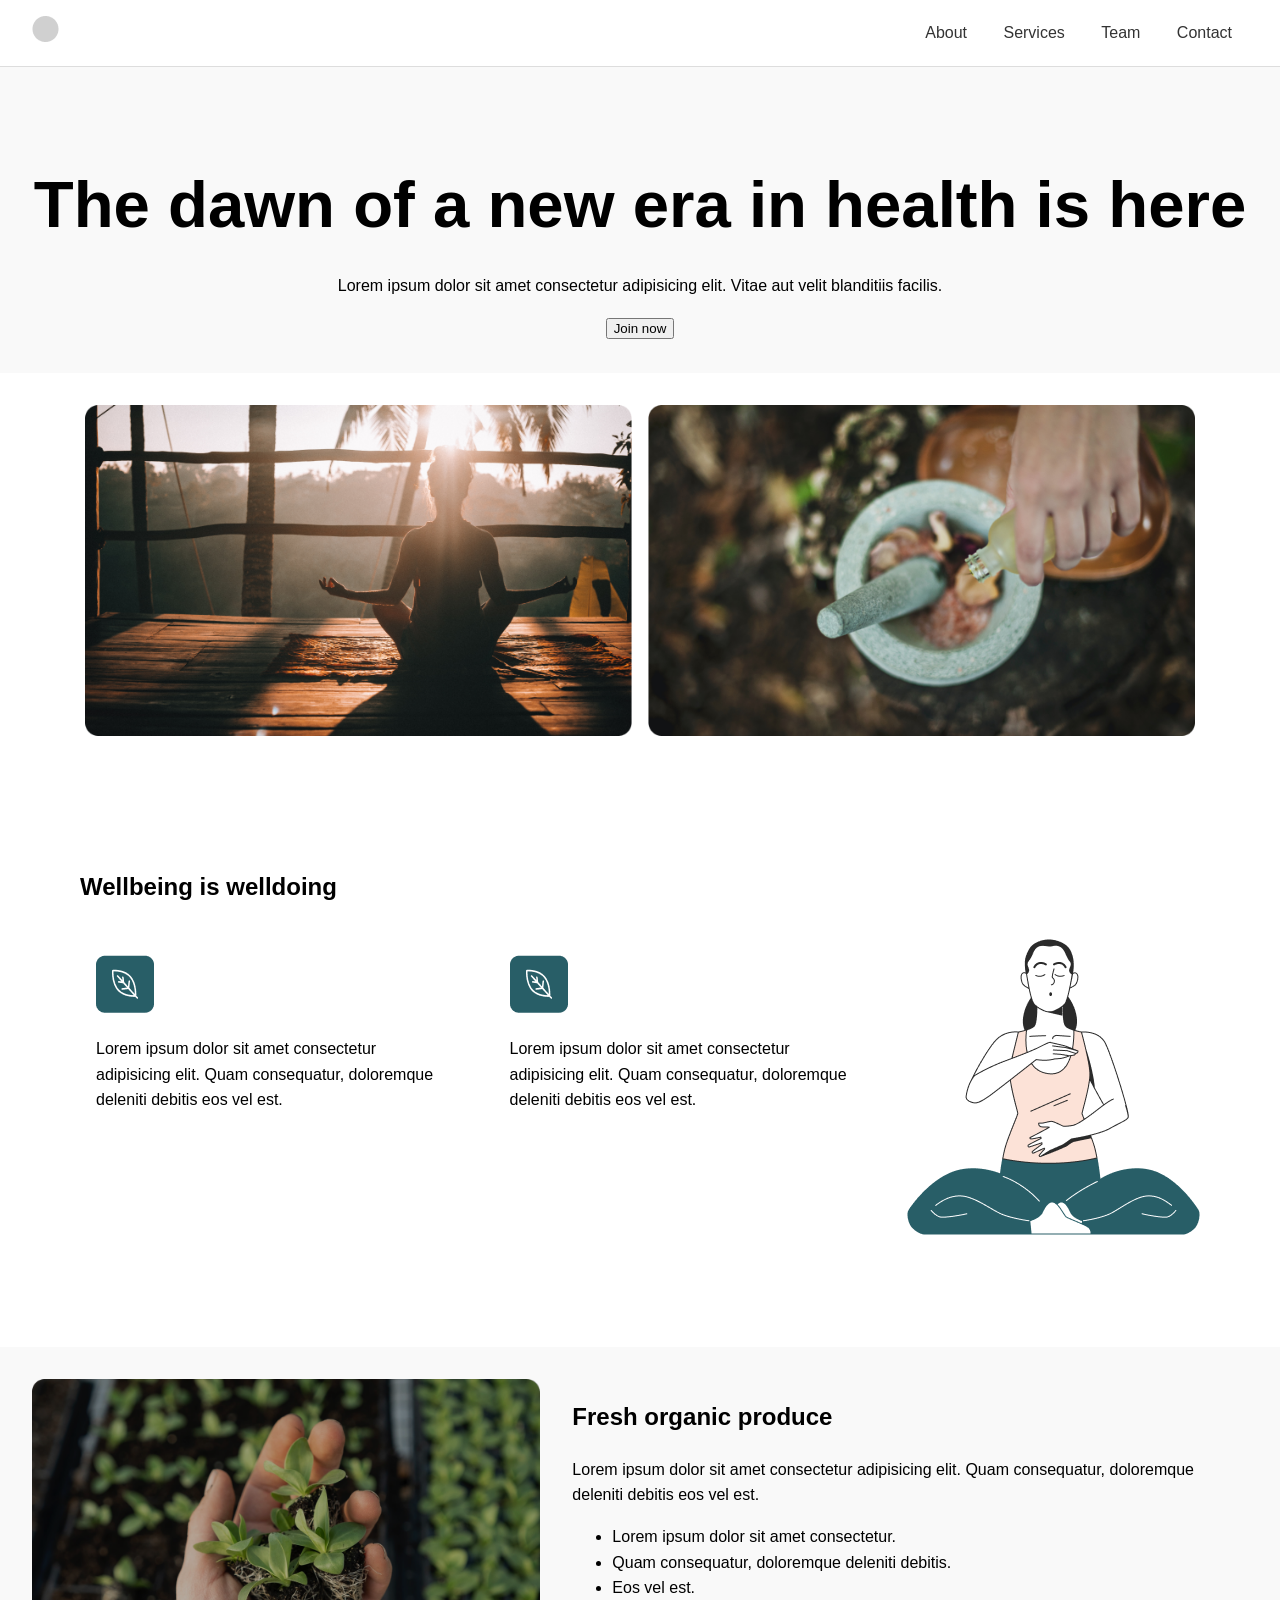
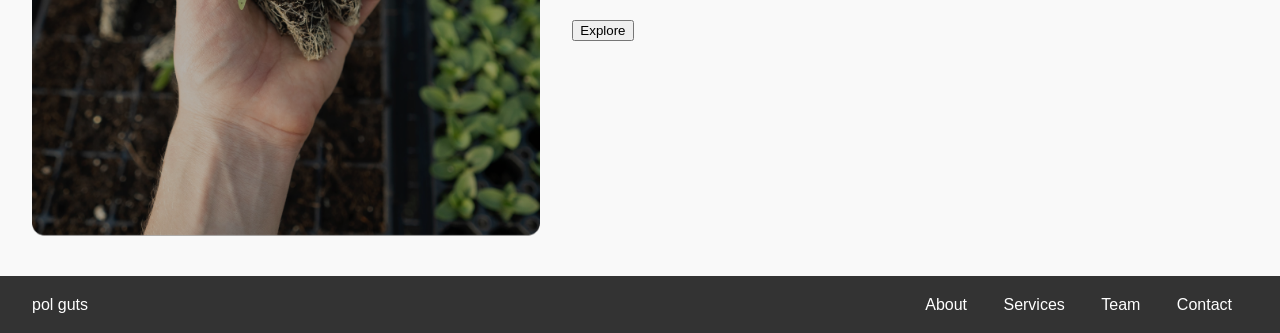
==== examen_canojoel/index.html @ dce3315b "Add files via upload" ====
<!DOCTYPE html>
<html lang="en">
<head>
    <meta charset="UTF-8">
    <meta name="viewport" content="width=device-width, initial-scale=1.0">
    <title>Examen Joel Cano</title>
    <link rel="stylesheet" href="estilo.css">
</head>
<body>
    <header class="header">
        <div class="logo">
            
            <img src="imagenes/elipse.png" alt="Logo">
        
        </div>
        <nav class="nav">
            <a href="#about">About</a>
            <a href="#services">Services</a>
            <a href="#team">Team</a>
            <a href="#contact">Contact</a>
        </nav>
    </header>

    <section class="titulo">
        <h1>The dawn of a new era in health is here</h1>
        <p>Lorem ipsum dolor sit amet consectetur adipisicing elit. Vitae aut velit blanditiis facilis.</p>
        <div class="botones">
            <button class="boton.joinnow">Join now</button>
        </div>
    </section>

    <section class="images-section">
        <img src="imagenes/imagen1.png" alt="Yoga">
        <img src="imagenes/imagen2.png" alt="Plant in hands">
    </section>

    <section class="info">
        <h2>Wellbeing is welldoing</h2>
        <div class="info-boxes">
            <div class="info-box">
                <img src="imagenes/imagen5.png" alt="hoja">
                <p>Lorem ipsum dolor sit amet consectetur adipisicing elit. Quam consequatur, doloremque deleniti debitis eos vel est.</p>
            </div>
            <div class="info-box">
                <img src="imagenes/imagen6.png" alt="hojas">
                <p>Lorem ipsum dolor sit amet consectetur adipisicing elit. Quam consequatur, doloremque deleniti debitis eos vel est.</p>
            </div>
            <img src="imagenes/imagen3.png" alt="meditar">
        </div>
    </section>

    <section class="products">

        <div class="product-image">
            <img src="imagenes/imagen4.png" alt="Manos con planta">
        </div>

        <div class="product-info">
            <h2>Fresh organic produce</h2>
            <p>Lorem ipsum dolor sit amet consectetur adipisicing elit. Quam consequatur, doloremque deleniti debitis eos vel est.</p>
            <ul>
                <li>Lorem ipsum dolor sit amet consectetur.</li>
                <li>Quam consequatur, doloremque deleniti debitis.</li>
                <li>Eos vel est.</li>
            </ul>
            <button class="cta-btn yellow">Explore</button>
        </div>
    </section>

    <footer class="footer">
        <div class="footer-logos">
            <span>pol</span>
            <span>guts</span>
        </div>
        <nav class="footer-nav">
            <a href="#about">About</a>
            <a href="#services">Services</a>
            <a href="#team">Team</a>
            <a href="#contact">Contact</a>
        </nav>
    </footer>
</body>
</html>
---- examen_canojoel/estilo.css ----
/* Global Styles */
body {
    font-family: 'Poppins', sans-serif;
    margin: 0;
    padding: 0;
    box-sizing: border-box;
    line-height: 1.6;
}

.header {
    display: flex;
    justify-content: space-between;
    align-items: center;
    padding: 1rem 2rem;
    background: #fff;
    border-bottom: 1px solid #ddd;
}

.nav a {
    margin: 0 1rem;
    text-decoration: none;
    color: #333;
}

.titulo {
    text-align: center;
    padding: 32px;
    background: #f9f9f9;
}

.titulo h1 {
    font-size: 65.34px;
    margin-bottom: 16px;
}

.botones {
    margin-top: 16px;
}

.boton {
    padding: 0.5rem 1rem;
    margin: 0.5 rem;
    border: none;
    cursor: pointer;
    border-radius: 5px;
    font-size: 1rem;
}

.boton.joinnow {
    background-color: #285E67;
    color: white;
}

.boton.yellow {
    background-color: #ffcc66;
    color: white;
}

.images-section {
    display: flex;
    justify-content: center;
    gap: 1rem;
    padding: 2rem;
}

.images-section img {
    width: 45%;
    border-radius: 10px;
}

.info {
    text-align: left;
    padding: 80px;
}

.info-boxes {
    display: flex;
    justify-content: center;
    gap: 2rem;
    margin: 2rem 0;
}

.info-box {
    width: 45%;
    padding: 1rem;
    border-radius: 10px;
}

.products {
    display: flex;
    padding: 2rem;
    background: #f9f9f9;
}

.product-image img {
    width: 100%;
    border-radius: 10px;
}

.product-info {
    padding: 0 2rem;
}

.footer {
    display: flex;
    justify-content: space-between;
    align-items: center;
    padding: 1rem 2rem;
    background: #333;
    color: #fff;
}

.footer-nav a {
    color: #fff;
    text-decoration: none;
    margin: 0 1rem;
}
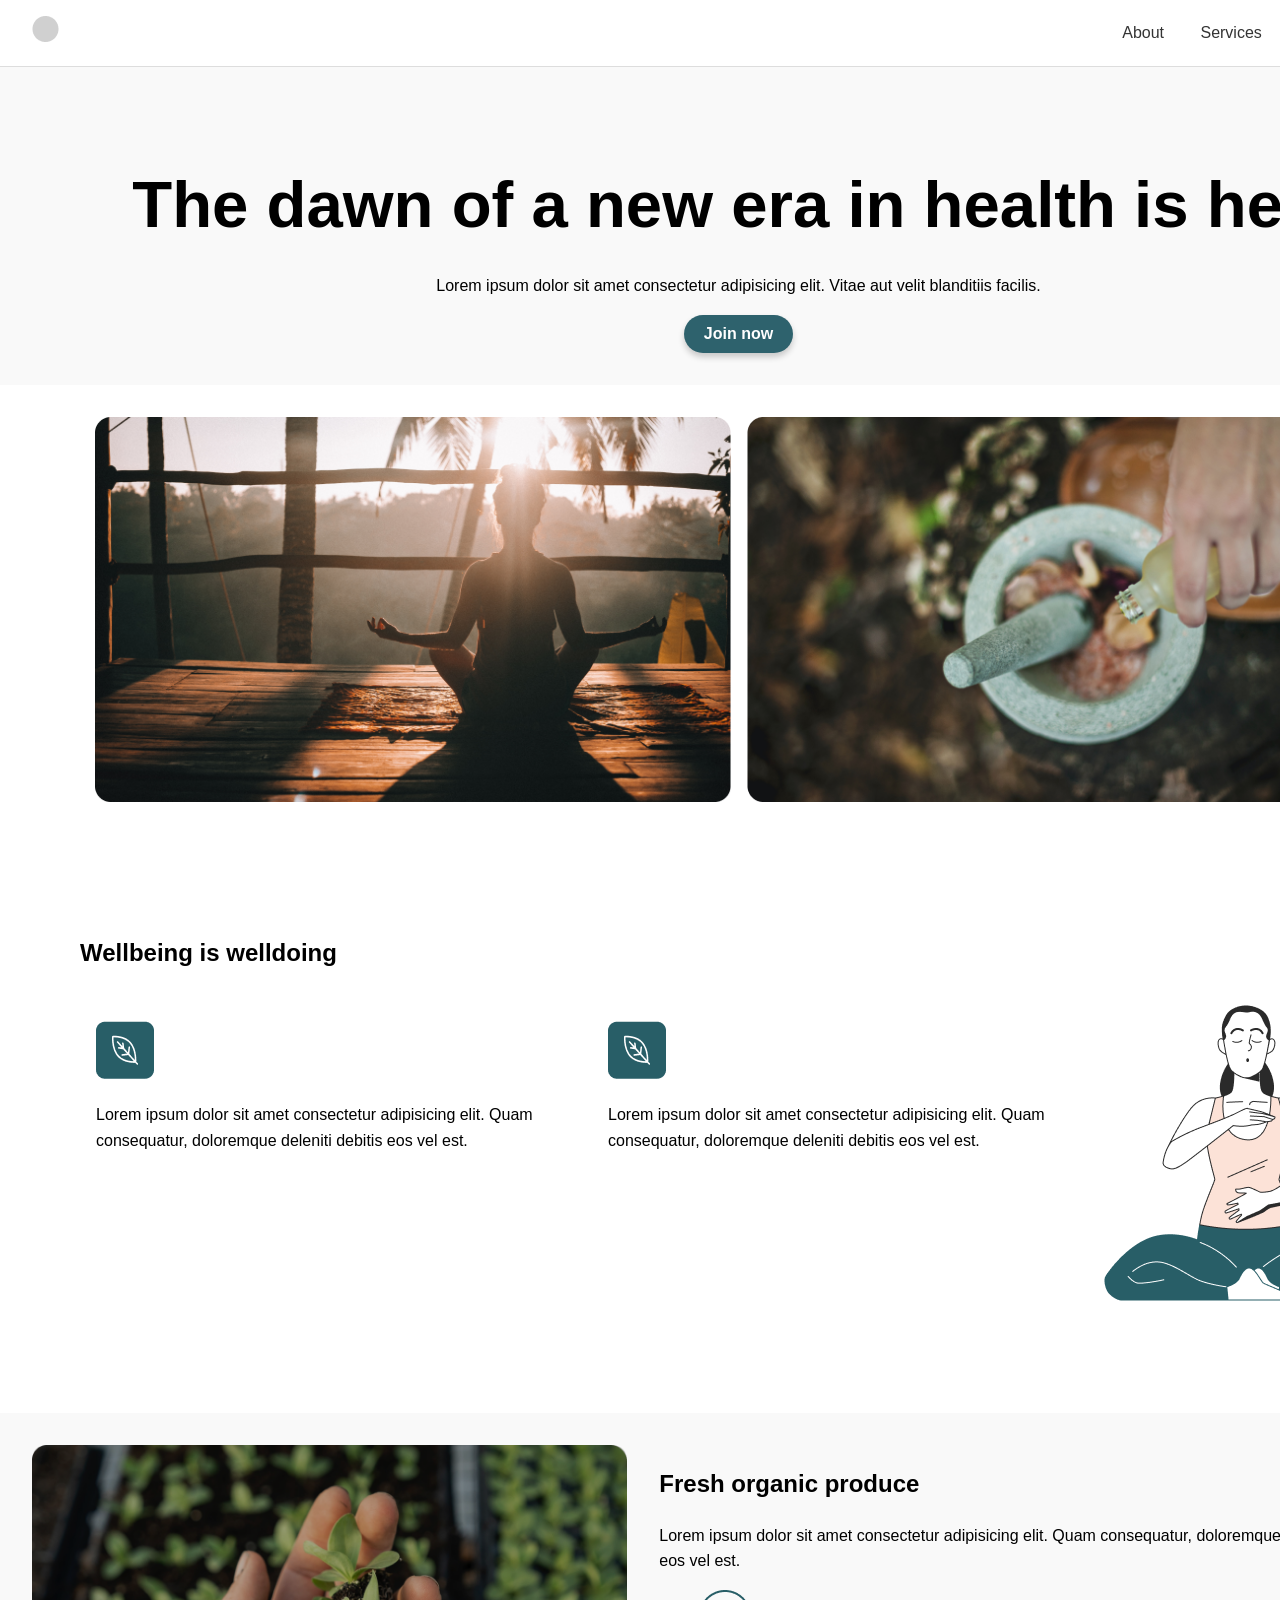
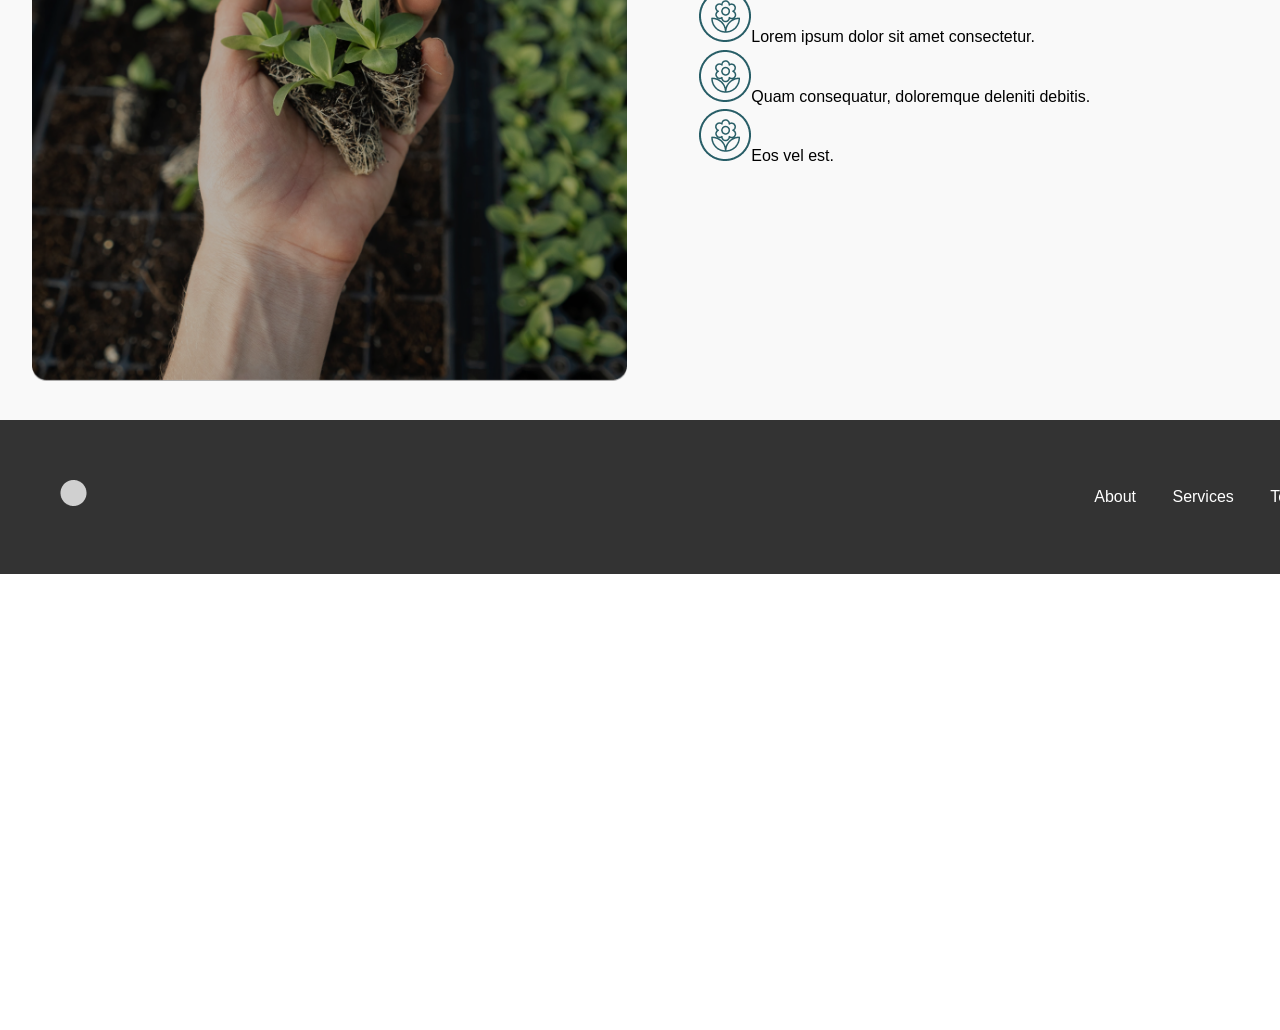
==== commit a443fef5: "Add files via upload" ====
--- a/examen_canojoel/index.html
+++ b/examen_canojoel/index.html
@@ -8,77 +8,77 @@
     <link rel="stylesheet" href="estilo.css">
 </head>
 <body>
-    <header class="header">
-        <div class="logo">
+    <div id="tamaño">
+        <header class="header">
+            <div class="logo">
+                
+                <img src="imagenes/elipse.png" alt="Logo">
             
-            <img src="imagenes/elipse.png" alt="Logo">
-        
-        </div>
-        <nav class="nav">
-            <a href="#about">About</a>
-            <a href="#services">Services</a>
-            <a href="#team">Team</a>
-            <a href="#contact">Contact</a>
-        </nav>
-    </header>
-
-    <section class="titulo">
-        <h1>The dawn of a new era in health is here</h1>
-        <p>Lorem ipsum dolor sit amet consectetur adipisicing elit. Vitae aut velit blanditiis facilis.</p>
-        <div class="botones">
-            <button class="boton.joinnow">Join now</button>
-        </div>
-    </section>
-
-    <section class="images-section">
-        <img src="imagenes/imagen1.png" alt="Yoga">
-        <img src="imagenes/imagen2.png" alt="Plant in hands">
-    </section>
-
-    <section class="info">
-        <h2>Wellbeing is welldoing</h2>
-        <div class="info-boxes">
-            <div class="info-box">
-                <img src="imagenes/imagen5.png" alt="hoja">
+            </div>
+            <nav class="nav">
+                <a href="#about">About</a>
+                <a href="#services">Services</a>
+                <a href="#team">Team</a>
+                <a href="#contact">Contact</a>
+            </nav>
+        </header>
+    
+        <section class="titulo">
+            <h1>The dawn of a new era in health is here</h1>
+            <p>Lorem ipsum dolor sit amet consectetur adipisicing elit. Vitae aut velit blanditiis facilis.</p>
+            <div class="cta-buttons">
+                <button class="join-now-btn">Join now</button>
+            </div>
+        </section>
+    
+        <section class="images-section">
+            <img src="imagenes/imagen1.png" alt="Yoga">
+            <img src="imagenes/imagen2.png" alt="Plant in hands">
+        </section>
+    
+        <section class="info">
+            <h2>Wellbeing is welldoing</h2>
+            <div class="info-boxes">
+                <div class="info-box">
+                    <img src="imagenes/imagen5.png" alt="hoja">
+                    <p>Lorem ipsum dolor sit amet consectetur adipisicing elit. Quam consequatur, doloremque deleniti debitis eos vel est.</p>
+                </div>
+                <div class="info-box">
+                    <img src="imagenes/imagen6.png" alt="hojas">
+                    <p>Lorem ipsum dolor sit amet consectetur adipisicing elit. Quam consequatur, doloremque deleniti debitis eos vel est.</p>
+                </div>
+                <img src="imagenes/imagen3.png" alt="meditar">
+            </div>
+        </section>
+    
+        <section class="products">
+    
+            <div class="product-image">
+                <img src="imagenes/imagen4.png" alt="Manos con planta">
+            </div>
+    
+            <div class="product-info">
+                <h2>Fresh organic produce</h2>
                 <p>Lorem ipsum dolor sit amet consectetur adipisicing elit. Quam consequatur, doloremque deleniti debitis eos vel est.</p>
+                <ul>
+                    <li><img src="imagenes/flor.png" alt="flor">Lorem ipsum dolor sit amet consectetur.</li>
+                    <li><img src="imagenes/flor.png" alt="flor">Quam consequatur, doloremque deleniti debitis.</li>
+                    <li><img src="imagenes/flor.png" alt="flor">Eos vel est.</li>
+                </ul>
             </div>
-            <div class="info-box">
-                <img src="imagenes/imagen6.png" alt="hojas">
-                <p>Lorem ipsum dolor sit amet consectetur adipisicing elit. Quam consequatur, doloremque deleniti debitis eos vel est.</p>
+        </section>
+    
+        <footer class="footer">
+            <div class="footer-logos">
+                <img src="imagenes/elipse.png" alt="logo">
             </div>
-            <img src="imagenes/imagen3.png" alt="meditar">
-        </div>
-    </section>
-
-    <section class="products">
-
-        <div class="product-image">
-            <img src="imagenes/imagen4.png" alt="Manos con planta">
-        </div>
-
-        <div class="product-info">
-            <h2>Fresh organic produce</h2>
-            <p>Lorem ipsum dolor sit amet consectetur adipisicing elit. Quam consequatur, doloremque deleniti debitis eos vel est.</p>
-            <ul>
-                <li>Lorem ipsum dolor sit amet consectetur.</li>
-                <li>Quam consequatur, doloremque deleniti debitis.</li>
-                <li>Eos vel est.</li>
-            </ul>
-            <button class="cta-btn yellow">Explore</button>
-        </div>
-    </section>
-
-    <footer class="footer">
-        <div class="footer-logos">
-            <span>pol</span>
-            <span>guts</span>
-        </div>
-        <nav class="footer-nav">
-            <a href="#about">About</a>
-            <a href="#services">Services</a>
-            <a href="#team">Team</a>
-            <a href="#contact">Contact</a>
-        </nav>
-    </footer>
+            <nav class="footer-nav">
+                <a href="#about">About</a>
+                <a href="#services">Services</a>
+                <a href="#team">Team</a>
+                <a href="#contact">Contact</a>
+            </nav>
+        </footer>
+    </div>
 </body>
 </html>
--- a/examen_canojoel/estilo.css
+++ b/examen_canojoel/estilo.css
@@ -1,5 +1,4 @@
 
-/* Global Styles */
 body {
     font-family: 'Poppins', sans-serif;
     margin: 0;
@@ -34,28 +33,38 @@
     margin-bottom: 16px;
 }
 
-.botones {
+.cta-buttons {
     margin-top: 16px;
 }
 
-.boton {
+.cta-btn {
     padding: 0.5rem 1rem;
-    margin: 0.5 rem;
+    margin: 0.5rem;
     border: none;
     cursor: pointer;
     border-radius: 5px;
     font-size: 1rem;
 }
 
-.boton.joinnow {
-    background-color: #285E67;
+.join-now-btn {
+    background-color: #2e626d; /* Verde azulado */
     color: white;
+    border: none;
+    border-radius: 50px;
+    padding: 10px 20px; 
+    font-size: 16px; 
+    font-weight: bold;
+    cursor: pointer;
+    box-shadow: 0px 4px 6px rgba(0, 0, 0, 0.2); 
+    text-align: center;
+    outline: none;
 }
 
-.boton.yellow {
-    background-color: #ffcc66;
-    color: white;
+.join-now-btn:hover {
+    background-color: #234d56;
 }
+
+
 
 .images-section {
     display: flex;
@@ -106,7 +115,7 @@
     display: flex;
     justify-content: space-between;
     align-items: center;
-    padding: 1rem 2rem;
+    padding: 60px;
     background: #333;
     color: #fff;
 }
@@ -116,3 +125,17 @@
     text-decoration: none;
     margin: 0 1rem;
 }
+
+h1{
+    font-size: 50px;
+}
+
+li{
+    list-style: none;
+}
+
+#tamaño{
+    justify-content: center;
+    width: 1477px;
+    height: 2630px;
+}
